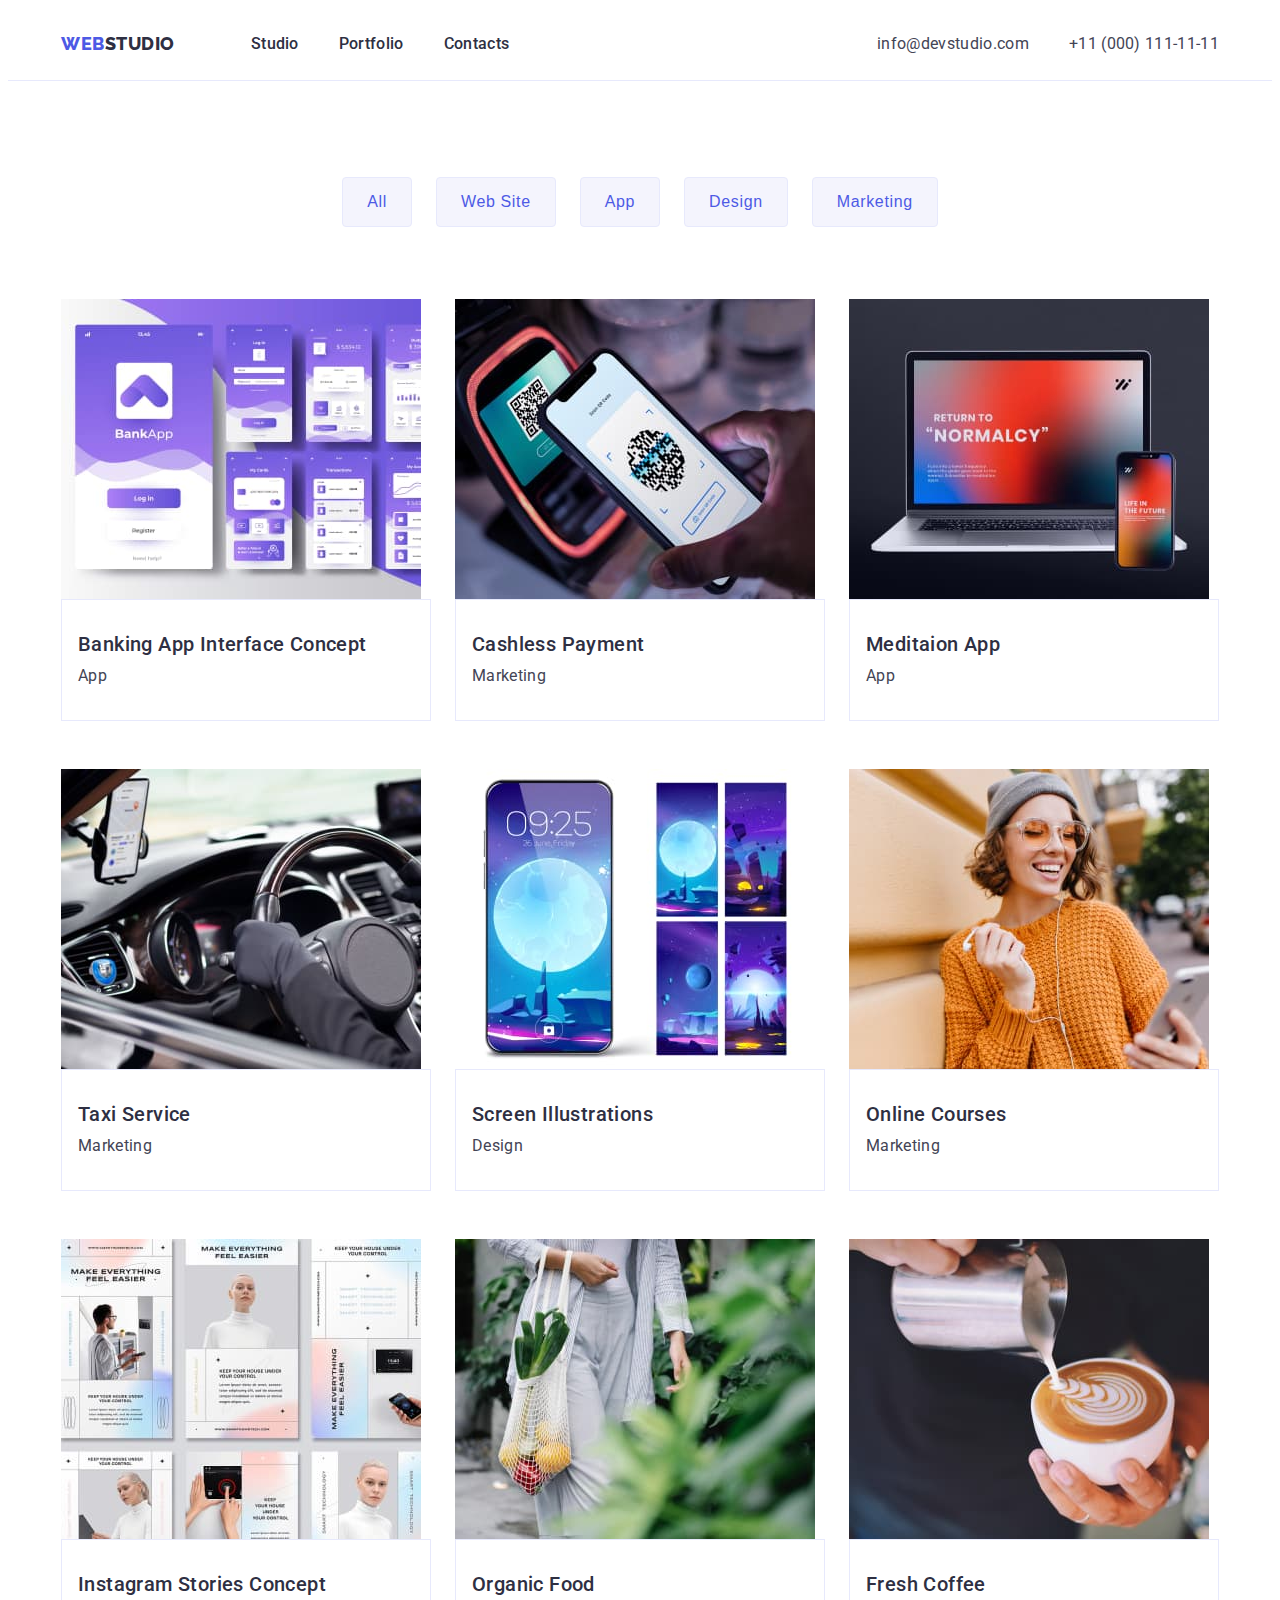
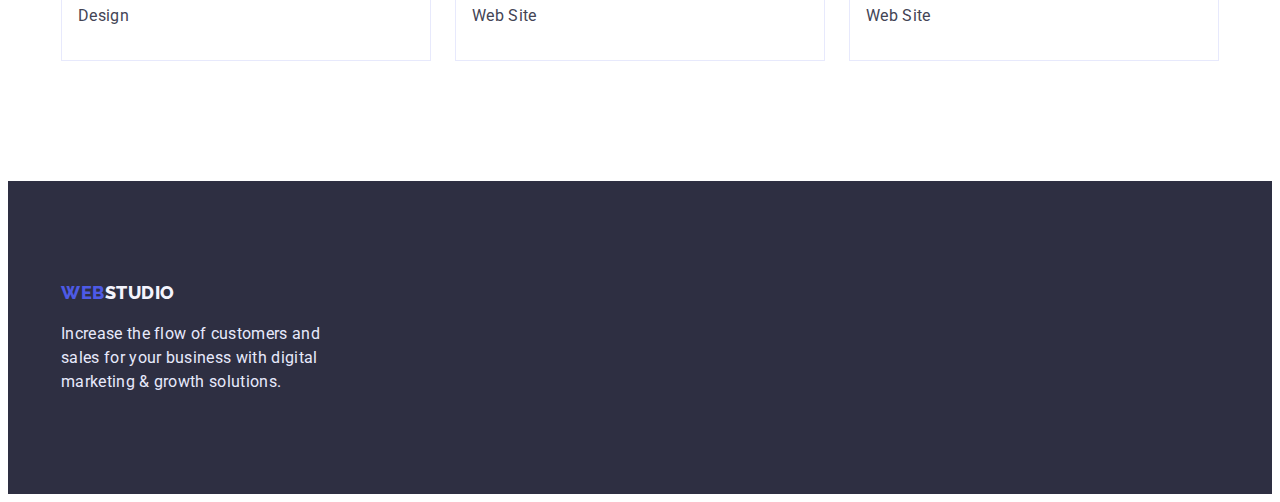
==== portfolio.html @ 854b7bd1 "Initial commit" ====
<!DOCTYPE html>
<html lang="en">
<head>
    <meta charset="UTF-8">
    <meta http-equiv="X-UA-Compatible" content="IE=edge">
    <meta name="viewport" content="width=device-width, initial-scale=1.0">
    <title>Portfolio</title>
    <link rel="preconnect" href="https://fonts.googleapis.com">
    <link rel="preconnect" href="https://fonts.gstatic.com" crossorigin>
    <link href="https://fonts.googleapis.com/css2?family=Raleway:wght@700&family=Roboto:wght@400;500;700;900&display=swap" rel="stylesheet">
    <link rel="stylesheet" href="https://cdnjs.cloudflare.com/ajax/libs/modern-normalize/1.1.0/modern-normalize.min.css"
        integrity="sha512-wpPYUAdjBVSE4KJnH1VR1HeZfpl1ub8YT/NKx4PuQ5NmX2tKuGu6U/JRp5y+Y8XG2tV+wKQpNHVUX03MfMFn9Q=="
        crossorigin="anonymous" referrerpolicy="no-referrer" />
    <link rel="stylesheet" href="./css/styles.css">
</head>
<body>
    <header class="page-header">
        <div class="conteiner">
            <div class="header-conteiner">
                <nav class="header-nav">
                    <a href="./index.html" class="logo-first">WEB<span class="logo-second">STUDIO</span></a>
                    <ul class="navigation">
                        <li><a href="index.html" class="link">Studio</a></li>
                        <li><a href="portfolio.html" class="link">Portfolio</a></li>
                        <li><a href="" class="link">Contacts</a></li>
                    </ul>
                </nav>
                <address>
                    <ul class="page-addres">
                        <li>
                            <a class="mail" href="mailto:info@devstudio.com" class="link"> info@devstudio.com </a>
                        </li>
                        <li>
                            <a class="mail" href="tel:+110001111111" class="link"> +11 (000) 111-11-11 </a>
                        </li>
                    </ul>
                </address>
            </div>
        </div>
    </header>
    <main>
        <section class="section-presentation">
            <div class="conteiner">
                <h1 hidden>portfolio</h1>
                <ul class="button-portfolio">
                    <li><button type="button" class="but">All</button></li>
                    <li><button type="button" class="but">Web Site</button></li>
                    <li><button type="button" class="but">App</button></li>
                    <li><button type="button" class="but">Design</button></li>
                    <li><button type="button" class="but">Marketing</button></li>
                </ul>       
                <ul class="service-conteiner">
                    <li class="name-info">
                        <img class="portfolio-img" src="./images/portfolioimg1-1.jpg" alt="Banking App Interface Concept" width="360" height="300">
                        <div class="border-text">
                            <h3 class="text-name">Banking App Interface Concept</h3>
                            <p class="paragraf-portfolio">App</p>
                        </div>
                    </li>
                    <li class="name-info">
                        <img class="portfolio-img" src="./images/portfolioimg1-2.jpg" alt="Cashless Payment" width="360" height="300">
                        <div class="border-text">
                            <h3 class="text-name">Cashless Payment</h3>
                            <p class="paragraf-portfolio">Marketing</p>
                        </div>
                    </li>
                    <li class="name-info">
                        <img class="portfolio-img" src="./images/portfolioimg1-3.jpg" alt="Meditaion App" width="360" height="300">
                        <div class="border-text">
                            <h3 class="text-name">Meditaion App</h3>
                            <p class="paragraf-portfolio">App</p>
                        </div>
                    </li>
                    <li class="name-info">
                        <img class="portfolio-img" src="./images/portfolioimg2-1.jpg" alt="Taxi Service" width="360" height="300">
                        <div class="border-text">
                            <h3 class="text-name">Taxi Service</h3>
                            <p class="paragraf-portfolio">Marketing</p>
                        </div>
                    </li>
                    <li class="name-info">
                        <img class="portfolio-img" src="./images/portfolioimg2-2.jpg" alt="Screen Illustrations" width="360" height="300">
                        <div class="border-text">
                            <h3 class="text-name">Screen Illustrations</h3>
                            <p class="paragraf-portfolio">Design</p>
                        </div>
                    </li>
                    <li class="name-info">
                        <img class="portfolio-img" src="./images/portfolioimg2-3.jpg" alt="Online Courses" width="360" height="300">
                        <div class="border-text">
                            <h3 class="text-name">Online Courses</h3>
                            <p class="paragraf-portfolio">Marketing</p>
                        </div>
                    </li>
                    <li class="name-info">
                        <img class="portfolio-img" src="./images/portfolioimg3-1.jpg" alt="Instagram Stories Concept" width="360" height="300">
                        <div class="border-text">
                            <h3 class="text-name">Instagram Stories Concept</h3>
                            <p class="paragraf-portfolio">Design</p>
                        </div>
                    </li>
                    <li class="name-info">
                        <img class="portfolio-img" src="./images/portfolioimg3-2.jpg" alt="Organic Food" width="360" height="300">
                        <div class="border-text">
                            <h3 class="text-name">Organic Food</h3>
                            <p class="paragraf-portfolio">Web Site</p>
                        </div>
                    </li>
                    <li class="name-info">
                        <img class="portfolio-img" src="./images/portfolioimg3-3.jpg" alt="Fresh Coffee" width="360" height="300">
                        <div class="border-text">
                            <h3 class="text-name">Fresh Coffee</h3>
                            <p class="paragraf-portfolio">Web Site</p>
                        </div>
                    </li>
                </ul>
            </div>
        </section>
    </main>
    <footer class="footer-fon">
        <div class="conteiner">
            <a href="./index.html" class="logo-first">WEB<span class="logo-second-f">STUDIO</a>
                <p class="footer-p">
                    Increase the flow of customers and sales for your business with digital marketing & growth solutions.
                </p>
        </div>
    </footer>
</body>
</html>
---- css/styles.css ----
:root {
    --color-primary: #434455;
    --color-primary-dark: #2e2f42;
    --clr-primary-inverted: #ffffff;
    --clr-background: #e5e5e5;
    --clr-background-dark: #f4f4fd;
    --color-button-off: #4d5ae5;
    --clr-button-on: #404bbf;
    --color-wiete-foo: #e7e9fc;
    --font-family-big: "Raleway";
  }
  body {
    font-family: "Roboto", sans-serif;
    font-size: 16px;
    line-height: 1.5;
    color: var(--clr-primary-inverted);
  }
  p, h1, h2, h3, h4 {
    
    margin: 0;
  }
  ul {
    margin: 0;
    padding: 0;
    list-style-type: none;
  }
  .conteiner {
    width: 100%;
    max-width: 1158px;
    margin: 0 auto;
    padding: 0 15px;
  }
  .header-conteiner {
    display: flex;
    align-items: center;
  }
  .visually-hidden {
    position: absolute;
    width: 1px;
    height: 1px;
    margin: -1px;
    border: 0;
    padding: 0;
    white-space: nowrap;
    clip-path: inset(100%);
    clip: rect(0 0 0 0);
    overflow: hidden;
  }
  .page-header {
    text-decoration: none;
    border-bottom: 1px solid var(--color-wiete-foo);
  }
  .header-conteiner {
    display: flex;
    align-items: center;
  }
  .header-nav {
    display: flex;
    align-items: center;
    flex-grow: 1;
    gap: 76px;
  }
  .navigation {
    display: flex;
    gap: 40px;
  }
  .page-addres {
    display: flex;
    gap: 40px;
  }
  .section {
    padding: 120px 0;
  }
  .padding-top-non {
    padding-top: 0px;
  }
  .pouring {
    background-color: var(--clr-background-dark);
  }
  .secondary-conteiner {
    display: flex;
    gap: 24px;
  }
  .li-conteiner {
    flex-basis: calc((100% - 3 * 24px) / 4);
  }
  .navigation .link {
    font-weight: 500;
    font-size: 16px;
    line-height: 1.5;
    padding: 24px 0;
    letter-spacing: 0.02em;
    text-decoration: none;
    display: block;
    color: var(--color-primary-dark);
  }
  .navigation .link:hover {
    color: var(--clr-button-on);
  }
  .mail {
    font-size: 16px;
    line-height: 1.5;
    letter-spacing: 0.02em;
    text-decoration: none;
    font-style: normal;
    color: var(--color-primary)
  }
  .mail:hover {
    color: var(--clr-button-on);
  }
  .page-addres {
    font-size: 16px;
    line-height: 1.5;
    letter-spacing: 0.02em;
    text-decoration: none;
    color: var(--color-primary-dark)
  }
  .page-addres .link {
    text-decoration: none;
    padding: 24px 0;
    display: block;
  }
  
  .page-addres .link:hover {
    color: var(--clr-button-on);
  }
  .logo-first {
    font-family: var(--font-family-big), sans-serif;
    font-weight: 800;
    font-size: 18px;
    line-height: 1.33;
    letter-spacing: 0.03em;
    text-decoration: none;
    color: var(--color-button-off);
  }
  .logo-second-f {
    color: var(--clr-background-dark);
  }
  .logo-second {
    color: var(--color-primary-dark);
  }
  .page-logo {
    font-size: 56px;
    line-height: 1.07;
    letter-spacing: 0.02em;
    color: var(--clr-primary-inverted);
    margin: 0 auto 48px;
    max-width: 496px;
    text-align: center;
  }
  .hero-image {
    background:var(--color-primary-dark);
    padding-top: 188px;
    padding-bottom: 188px;
  }
  .hero-conteiner {
    margin: 0 auto;
    text-align: center;
  }
  
  .button-service {
    font-weight: 500;
    letter-spacing: 0.04em;
    font-family: "Roboto";
    font-size: 16px;
    line-height: 1.5;
    color: var(--clr-primary-inverted);
    background-color: var(--color-button-off);
    cursor: pointer;
    padding: 16px 32px;
    border-radius: 4px;
    border: none;
    cursor: pointer;
  }
  .button-service:hover {
    background-color: var(--clr-button-on);
  }
  .text-s-too {
    color: var(--color-primary-dark);
    font-weight: 500;
    font-size: 20px;
    line-height: 1.2;
    letter-spacing: 0.02em;
    margin-bottom: 8px;
  }
  .img-sl {
    
  }
  
  .section-too-p {
    color: var(--color-primary);
    font-size: 16px;
    line-height: 1.5;
    letter-spacing: 0.02em;
    width: 264px;
  }
  .page-waw-doing {
    font-size: 36px;
    text-align: center;
    line-height: 1.11;
    letter-spacing: 0.02em;
    color: var(--color-primary-dark);
    margin-bottom: 72px;
    padding-top: 0;
  }
  .team {
    font-size: 36px;
    line-height: 1.11;
    text-align: center;
    letter-spacing: 0.02em;
    color: var(--color-primary-dark);
    margin-bottom: 72px;
  }
  .team-conteiner {
    display: flex;
    gap: 24px;
  }
  .team-item {
    flex-basis: calc((100% - 72px) / 4);
    background: var(--clr-primary-inverted);
    box-shadow: 0px 1px 6px rgba(46, 47, 66, 0.08), 0px 1px 1px rgba(46, 47, 66, 0.16), 0px 2px 1px rgba(46, 47, 66, 0.08);
    border-radius: 0px 0px 4px 4px;
  }
  .foto-section {
    display: flex;
    gap: 24px;
  }
  
  .foto-tim-main-m {
    background: url(man-with-laptop-presenting-something.jpg);
    mix-blend-mode: normal;
    
    flex: none;
    order: 0;
    flex-grow: 0;
  }
  .employee {
    padding-top: 32px;
    padding-bottom: 32px;
  }
  .piple {
    font-weight: 500;
    font-size: 20px;
    line-height: 1.11;
    letter-spacing: 0.02em;
    color:var(--color-primary-dark) ;
    text-align: center;
    margin-bottom: 8px;
  }
  .paragraf-p {
    font-size: 16px;
    line-height: 1.5;
    letter-spacing: 0.02em;
    color: var(--color-primary);
    text-align: center;
  }
  .footer-fon {
    background: var(--color-primary-dark);
    padding-top: 100px;
    padding-bottom: 100px;
  }
  .footer-p {
    font-size: 16px;
    line-height: 1.5;
    letter-spacing: 0.02em;
    color: var(--color-wiete-foo);
    width: 264px;
    margin-top: 16px;
    margin-bottom: 0;
  }
  /* PAGE 2 */
  .button-portfolio {
    display: flex;
    gap: 24px;
    justify-content: center;
    margin-bottom: 72px;
  }
  .section-button {
    padding-top: 96px;
  }
  .but-all {
    padding: 12px 24px;
    font-weight: 500;
    font-size: 16px;
    line-height: 1.5;
    letter-spacing: 0.04em;
    color: var(--color-button-off);
    background: var(--clr-background-dark);
    border: 1px solid var(--color-wiete-foo);
    border-radius: 4px;
  }
  .but-all:hover {
    box-shadow: 0px 3px 1px rgba(0, 0, 0, 0.1), 0px 2px 1px rgba(0, 0, 0, 0.08),
      0px 2px 2px rgba(0, 0, 0, 0.12);
    border-radius: 4px;
    background: var(--clr-button-on);
    color: var(--clr-primary-inverted);
    font-weight: 500;
    font-size: 16px;
    line-height: 1.5;
    letter-spacing: 0.04em;
    cursor: pointer;
  }
  .but {
    font-size: 16px;
    font-weight: 500;
    line-height: 1.5;
    letter-spacing: 0.04em;
    color: var(--color-button-off);
    background: var(--clr-background-dark);
    border: 1px solid var(--color-wiete-foo);
    border-radius: 4px;
    padding: 12px 24px;
  }
  .but:hover {
    background: var(--clr-button-on);
    color: var(--clr-primary-inverted);
    border: 1px solid var(--color-wiete-foo);
    border-radius: 4px;
    cursor: pointer;
    font-size: 16px;
    line-height: 1.5;
    letter-spacing: 0.04em;
  }
  .but-app {
    background: var(--clr-background-dark);
    font-weight: 500;
    font-size: 16px;
    line-height: 1.5;
    letter-spacing: 0.04em;
    color: var(--color-button-off);
    border: 1px solid var(--color-wiete-foo);
    border-radius: 4px;
    flex: none;
    order: 2;
    flex-grow: 0;
  }
  .but-app:hover {
    border: 1px solid var(--color-wiete-foo);
    border-radius: 4px;
    background: var(--clr-button-on);
    color: var(--clr-primary-inverted);
    flex: none;
    order: 2;
    cursor: pointer;
    font-weight: 500;
    font-size: 16px;
    line-height: 1.5;
    letter-spacing: 0.04em;
  }
  .but-desing {
    letter-spacing: 0.04em;
    color: var(--color-button-off);
    background: var(--clr-background-dark);
    font-weight: 500;
    font-size: 16px;
    line-height: 1.5;
    letter-spacing: 0.04em;
    border: 1px solid var(--color-wiete-foo);
    border-radius: 4px;
    flex: none;
    order: 3;
  }
  .but-desing:hover {
    border: 1px solid var(--color-wiete-foo);
    border-radius: 4px;
  
    background: var(--clr-button-on);
    color: var(--clr-primary-inverted);
    cursor: pointer;
    font-weight: 500;
    font-size: 16px;
    line-height: 1.5;
    letter-spacing: 0.04em;
  }
  .but-marketing {
    background: var(--clr-background-dark);
    border: 1px solid var(--color-wiete-foo);
    border-radius: 4px;
    color: var(--color-button-off);
    font-weight: 500;
    font-size: 16px;
    line-height: 1.5;
    letter-spacing: 0.04em;
    order: 4;
  }
  .but-marketing:hover {
    border: 1px solid var(--color-wiete-foo);
    border-radius: 4px;
    background: var(--clr-button-on);
    color: var(--clr-primary-inverted);
    cursor: pointer;
    font-weight: 500;
    font-size: 16px;
    line-height: 1.5;
    letter-spacing: 0.04em;
  }
  .name-info {
    flex-basis: calc((100% - 48px) / 3);
    display: list-item;
    
  }
  .service-conteiner {
    display: flex;
    flex-wrap: wrap;
    gap: 48px 24px;
  }
  .section-presentation {
    padding-bottom: 120px;
    padding-top: 96px;
  }
  .text-name {
    font-weight: 500;
    font-size: 20px;
    line-height: 1.2;
    letter-spacing: 0.02em;
    color: var(--color-primary-dark);
    margin-bottom: 8px;
  }
  .border-text {
    border: 1px solid var(--color-wiete-foo);
    padding-left: 16px;
    padding-top: 32px;
    padding-bottom: 32px;
    gap: 8px;
  }
  .paragraf-portfolio {
    font-size: 16px;
    line-height: 1.5;
    letter-spacing: 0.02em;
    color: var(--color-primary);
  }  
  .portfolio-img { 
    display: block;
    max-width: 100%;
    height: auto;
    mix-blend-mode: normal;
  }
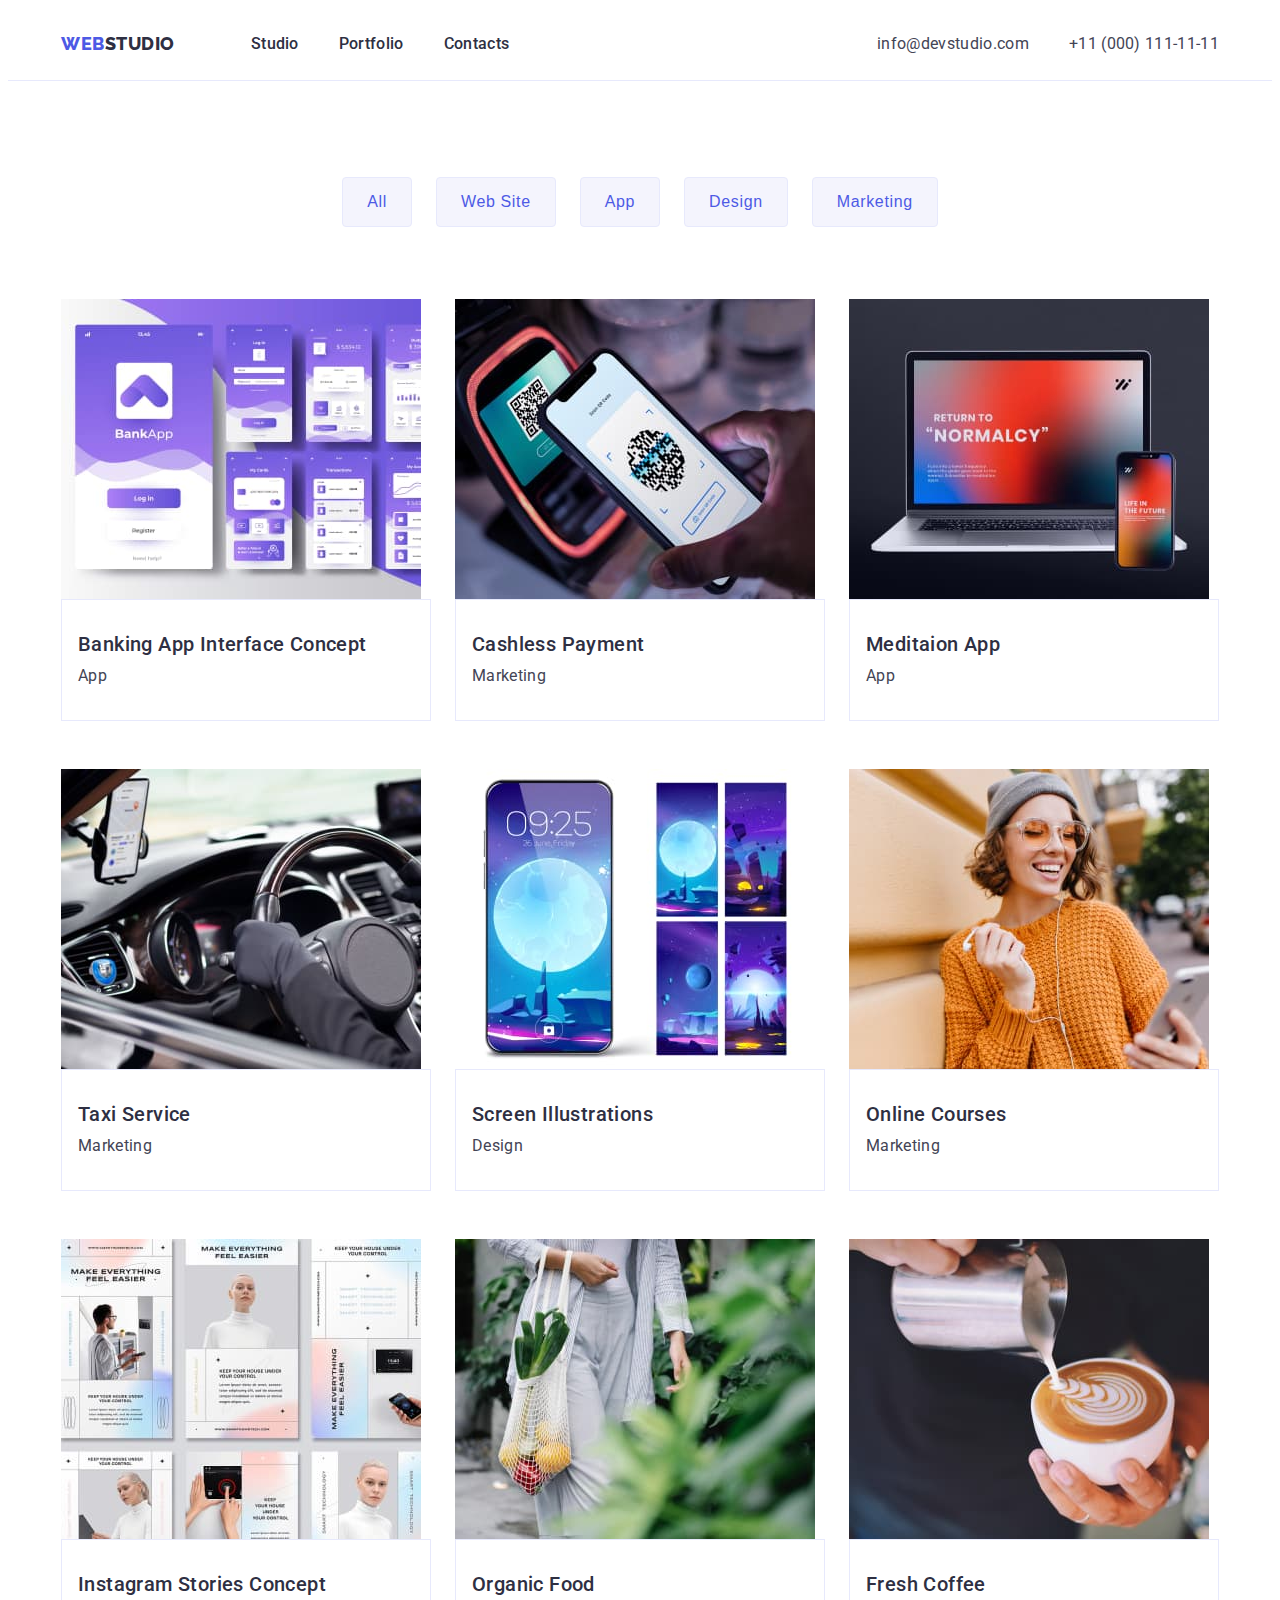
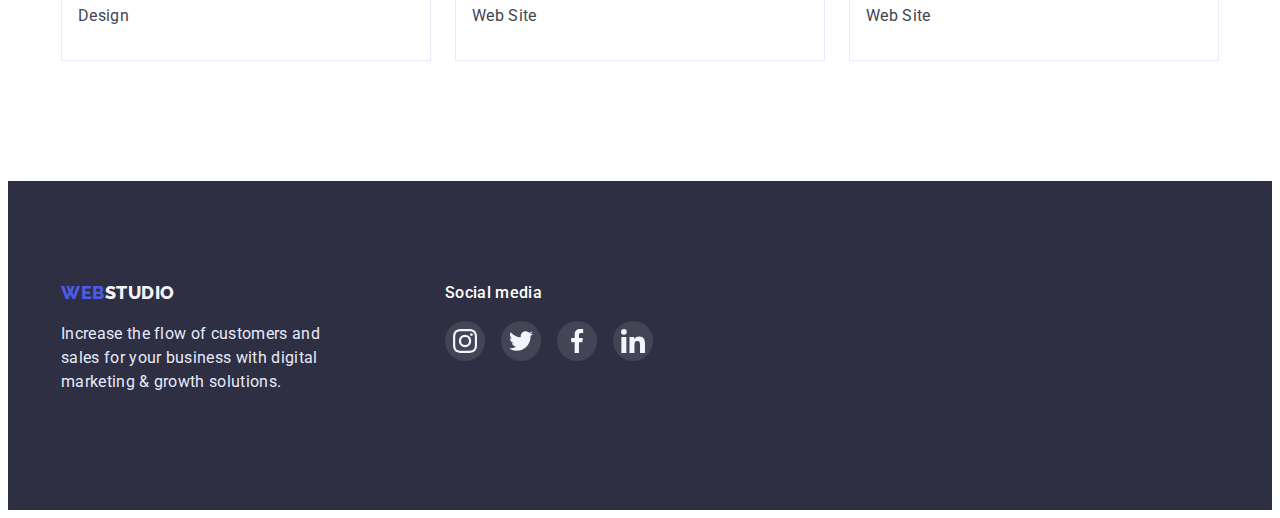
==== commit 1a1d63bb: "updane styles css" ====
--- a/portfolio.html
+++ b/portfolio.html
@@ -119,10 +119,39 @@
     </main>
     <footer class="footer-fon">
         <div class="conteiner">
-            <a href="./index.html" class="logo-first">WEB<span class="logo-second-f">STUDIO</a>
-                <p class="footer-p">
-                    Increase the flow of customers and sales for your business with digital marketing & growth solutions.
-                </p>
+            <div class="footer-conteiner">
+                <div class="footer-mar">
+                    <a href="./index.html" class="logo-first">WEB<span class="logo-second-f">STUDIO</a>
+                    <p class="footer-p">Increase the flow of customers and sales for your business with digital marketing & growth solutions.</p> 
+                </div>
+                <div>
+                    <h2 class="footer-social-media">Social media</h2>
+
+                    <ul class="footer-lisst">
+                        <li class="footer-item"><a class="footer-socials-link" href="#">
+                                <svg class="footer-socials-icon">
+                                    <use href="/images/icons.svg#icon-instagram"></use>
+
+                                </svg>
+                            </a></li>
+                        <li class="footer-item"><a class="footer-socials-link" href="#"><svg
+                                    class="footer-socials-icon">
+                                    <use href="./images/icons.svg#icon-twitter"></use>
+
+                                </svg></a></li>
+                        <li class="footer-item"><a class="footer-socials-link" href="#"><svg
+                                    class="footer-socials-icon">
+                                    <use href="./images/icons.svg#icon-facebook"></use>
+
+                                </svg></a></li>
+                        <li class="footer-item"><a class="footer-socials-link" href="#"><svg
+                                    class="footer-socials-icon">
+                                    <use href="./images/icons.svg#icon-linkedin"></use>
+
+                                </svg></a></li>
+                    </ul>
+                </div>
+            </div>
         </div>
     </footer>
 </body>
--- a/css/styles.css
+++ b/css/styles.css
@@ -9,6 +9,7 @@
     --clr-button-on: #404bbf;
     --color-wiete-foo: #e7e9fc;
     --font-family-big: "Raleway";
+    --border-logo-client: #8E8F99
   }
   body {
     font-family: "Roboto", sans-serif;
@@ -150,9 +151,15 @@
     text-align: center;
   }
   .hero-image {
-    background:var(--color-primary-dark);
+    background-image: linear-gradient(rgba(46, 47, 66, 0.7),
+      rgba(46, 47, 66, 0.7)), url("../images/people-office.jpg");
+    background-repeat: no-repeat;
+    background-position: center;
     padding-top: 188px;
     padding-bottom: 188px;
+    max-width: 1440px;
+    margin: 0 auto;
+
   }
   .hero-conteiner {
     margin: 0 auto;
@@ -187,7 +194,9 @@
   .img-sl {
     
   }
-  
+  .li-sekondery-conteiner {
+    flex-basis: calc();
+  }
   .section-too-p {
     color: var(--color-primary);
     font-size: 16px;
@@ -255,11 +264,49 @@
     color: var(--color-primary);
     text-align: center;
   }
+
+  .socials-lisst {
+    display: flex;
+    gap: 24px;
+    justify-content: center;
+  }
+  .socials-item {
+    width: 40px;
+    height: 40px;
+  }
+  .socials-link {
+    width: 100%;
+    height: 100%;
+    background-color: var(--color-button-off);
+    display: flex;
+    align-items: center;
+    justify-content: center;
+    fill: var(--clr-background-dark);
+    border-radius: 50%;
+  }
+  .socials-link:hover {
+    background-color: var(--clr-button-on);
+  }
+  .socials-link:focus {
+    background-color: var(--clr-button-on);
+  }
+  .socials-icon {
+    width: 16px;
+    height: 16px;
+  }
+
   .footer-fon {
     background: var(--color-primary-dark);
     padding-top: 100px;
     padding-bottom: 100px;
   }
+  .footer-conteiner {
+    display: flex;
+    gap: 120px;
+  }
+  .footer-mar {
+    margin-bottom: 16px;
+  }
   .footer-p {
     font-size: 16px;
     line-height: 1.5;
@@ -268,6 +315,42 @@
     width: 264px;
     margin-top: 16px;
     margin-bottom: 0;
+  }
+  .footer-social-media {
+    font-family: "Roboto";
+    font-style: normal;
+    font-weight: 500;
+    font-size: 16px;
+    line-height: 24px;
+    color: var(--clr-primary-inverted);
+    letter-spacing: 0.02em;
+    padding-bottom: 16px;
+  }
+  
+  .footer-lisst {
+    display: flex;
+    gap: 16px;
+  }
+  .footer-item {
+    width: 40px;
+    height: 40px;
+  }
+  .footer-socials-link {
+    width: 100%;
+    height: 100%;
+    background: rgba(255, 255, 255, 0.1);
+    display: flex;
+    align-items: center;
+    justify-content: center;
+    fill: var(--clr-background-dark);
+    border-radius: 50%;
+  }
+  .footer-socials-link:hover {
+    background: #31d0aa;
+  }
+  .footer-socials-icon {
+    width: 24px;
+    height: 24px;
   }
   /* PAGE 2 */
   .button-portfolio {
@@ -436,4 +519,102 @@
     max-width: 100%;
     height: auto;
     mix-blend-mode: normal;
+  }
+  .advantages-list {
+    width: 264px;
+    height: 112px;
+    background: var(--clr-background-dark);
+    border-radius: 4px;
+    margin-bottom: 8px;
+    fill: var(--color-primary-dark);
+    display: flex;
+    align-items: center;
+    justify-content: center;
+  }
+  
+  .advantages-icon {
+    width: 64px;
+    height: 64px;
+  }
+  .advantages {
+    width: 264px;
+    height: 112px;
+    background: var(--clr-background-dark);
+    border-radius: 4px;
+    padding-bottom: 8px;
+  }
+  .advantages-link {
+    width: 100%;
+    height: 100%;
+    fill: var(--color-primary-dark);
+    display: flex;
+    align-items: center;
+    justify-content: center;
+  }
+  .advantages-icon-antena {
+    width: 59.72px;
+    height: 64px;
+  }
+  .advantages-icon-clock {
+    width: 61.22px;
+    height: 64px;
+  }
+  .advantages-icon-diagram {
+    width: 64px;
+    height: 49.09px;
+  }
+  .advantages-icon-astronaut {
+    width: 50.13px;
+    height: 55.46px;
+  }
+
+  .customers-box {
+    padding-top: 120px;
+    padding-bottom: 120px;
+  }
+  .customers {
+    text-align: center;
+  
+    letter-spacing: 0.02em;
+    font-size: 36px;
+    line-height: 1.1;
+  
+    margin-bottom: 72px;
+    color: var(--color-primary-dark);
+  }
+  .customers-list {
+    display: flex;
+    gap: 24px;
+    justify-content: center;
+  }
+  .customers-item {
+    width: 168px;
+    height: 88px;
+    border: 1px var(--border-logo-client);
+    border-radius: 4px;
+  }
+  .customers-link {
+    width: 100%;
+    height: 100%;
+    display: flex;
+    align-items: center;
+    justify-content: center;
+    fill: var(--color-customers);
+    border: 1px solid var(--color-customers);
+    border-radius: 4px;
+  }
+  .customers-link:hover {
+    fill: var(--clr-button-on);
+    border: 1px solid var(--clr-button-on);
+    border-radius: 4px;
+  }
+  .customers-link:focus {
+    fill: var(--clr-button-on);
+    border: 1px solid var(--clr-button-on);
+    border-radius: 4px;
+  }
+  
+  .customers-icon {
+    width: 104px;
+    height: 56px;
   }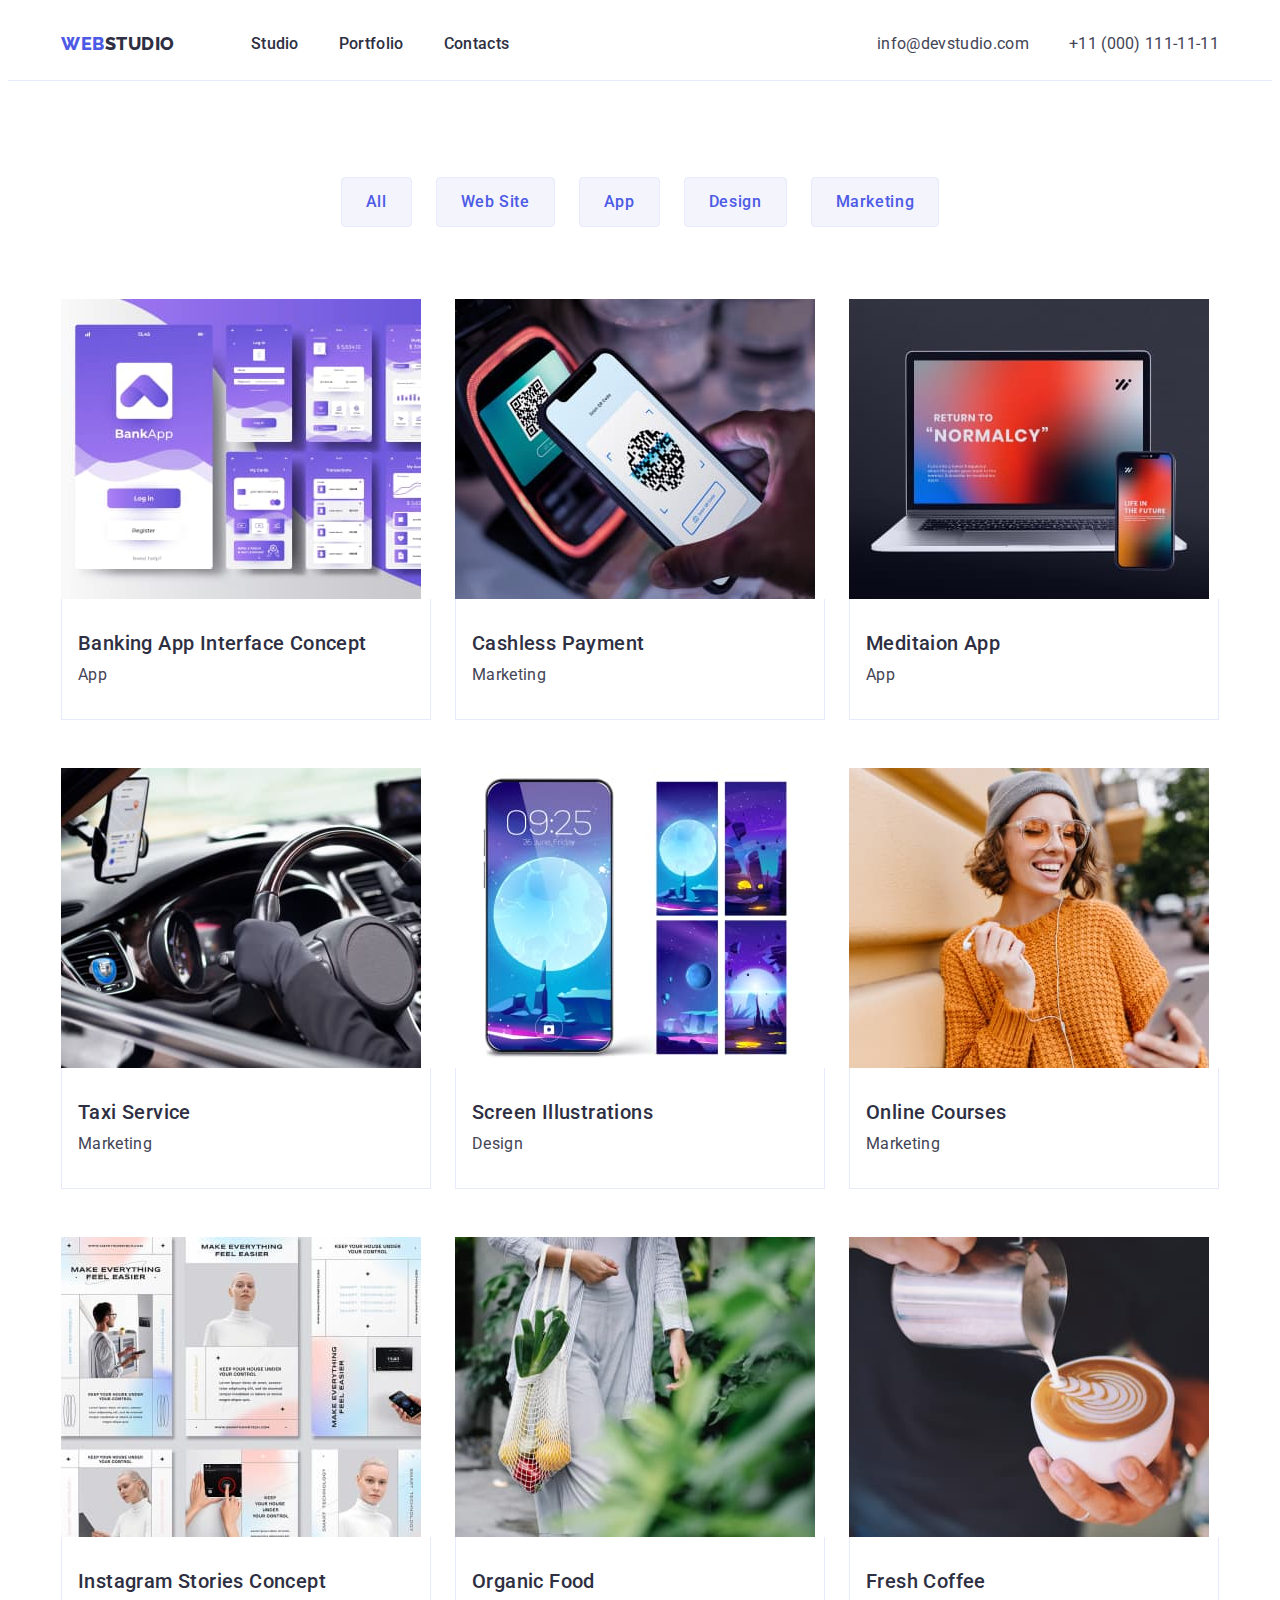
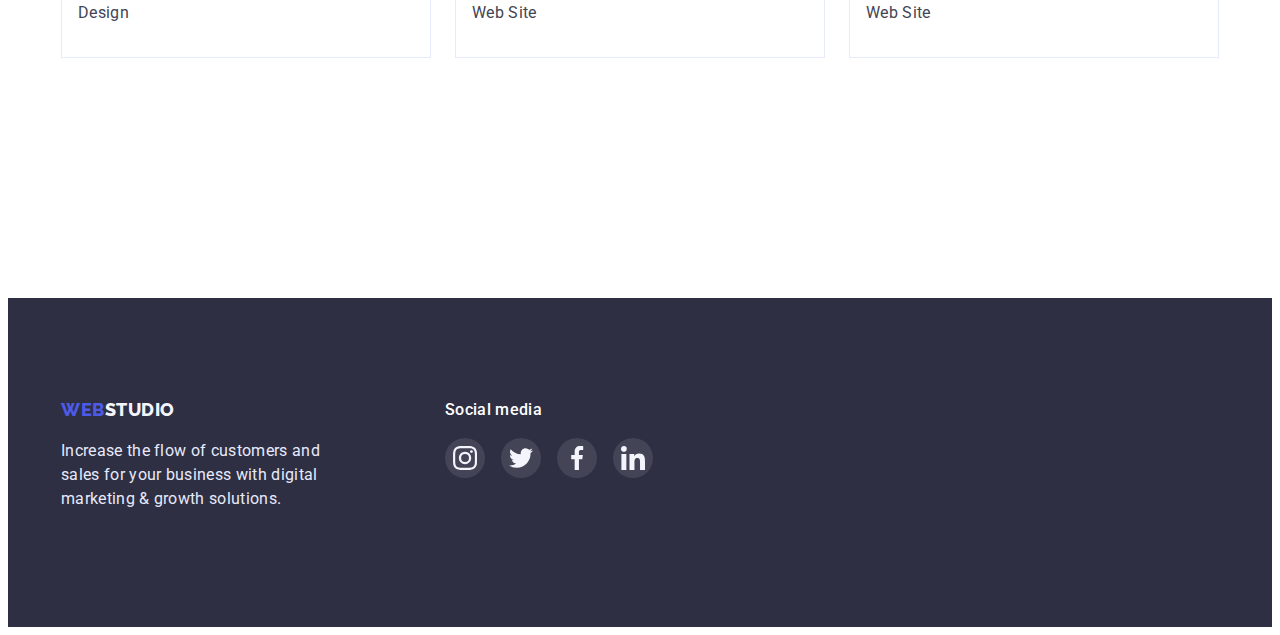
==== commit 0c455f8f: "update icons svg" ====
--- a/portfolio.html
+++ b/portfolio.html
@@ -51,67 +51,67 @@
                 </ul>       
                 <ul class="service-conteiner">
                     <li class="name-info">
-                        <img class="portfolio-img" src="./images/portfolioimg1-1.jpg" alt="Banking App Interface Concept" width="360" height="300">
+                        <a class="portfolio-link" href="#"><img class="portfolio-img" src="./images/portfolioimg1-1.jpg" alt="Banking App Interface Concept" width="360" height="300">
                         <div class="border-text">
                             <h3 class="text-name">Banking App Interface Concept</h3>
                             <p class="paragraf-portfolio">App</p>
-                        </div>
+                        </div></a>
                     </li>
                     <li class="name-info">
-                        <img class="portfolio-img" src="./images/portfolioimg1-2.jpg" alt="Cashless Payment" width="360" height="300">
+                        <a class="portfolio-link" href="#"><img class="portfolio-img" src="./images/portfolioimg1-2.jpg" alt="Cashless Payment" width="360" height="300">
                         <div class="border-text">
                             <h3 class="text-name">Cashless Payment</h3>
                             <p class="paragraf-portfolio">Marketing</p>
-                        </div>
+                        </div></a>
                     </li>
                     <li class="name-info">
-                        <img class="portfolio-img" src="./images/portfolioimg1-3.jpg" alt="Meditaion App" width="360" height="300">
+                        <a class="portfolio-link" href="#"><img class="portfolio-img" src="./images/portfolioimg1-3.jpg" alt="Meditaion App" width="360" height="300">
                         <div class="border-text">
                             <h3 class="text-name">Meditaion App</h3>
                             <p class="paragraf-portfolio">App</p>
-                        </div>
+                        </div></a>
                     </li>
                     <li class="name-info">
-                        <img class="portfolio-img" src="./images/portfolioimg2-1.jpg" alt="Taxi Service" width="360" height="300">
+                        <a class="portfolio-link" href="#"><img class="portfolio-img" src="./images/portfolioimg2-1.jpg" alt="Taxi Service" width="360" height="300">
                         <div class="border-text">
                             <h3 class="text-name">Taxi Service</h3>
                             <p class="paragraf-portfolio">Marketing</p>
-                        </div>
+                        </div></a>
                     </li>
                     <li class="name-info">
-                        <img class="portfolio-img" src="./images/portfolioimg2-2.jpg" alt="Screen Illustrations" width="360" height="300">
+                        <a class="portfolio-link" href="#"><img class="portfolio-img" src="./images/portfolioimg2-2.jpg" alt="Screen Illustrations" width="360" height="300">
                         <div class="border-text">
                             <h3 class="text-name">Screen Illustrations</h3>
                             <p class="paragraf-portfolio">Design</p>
-                        </div>
+                        </div></a>
                     </li>
                     <li class="name-info">
-                        <img class="portfolio-img" src="./images/portfolioimg2-3.jpg" alt="Online Courses" width="360" height="300">
+                        <a class="portfolio-link" href="#"><img class="portfolio-img" src="./images/portfolioimg2-3.jpg" alt="Online Courses" width="360" height="300">
                         <div class="border-text">
                             <h3 class="text-name">Online Courses</h3>
                             <p class="paragraf-portfolio">Marketing</p>
-                        </div>
+                        </div></a>
                     </li>
                     <li class="name-info">
-                        <img class="portfolio-img" src="./images/portfolioimg3-1.jpg" alt="Instagram Stories Concept" width="360" height="300">
+                        <a class="portfolio-link" href="#"><img class="portfolio-img" src="./images/portfolioimg3-1.jpg" alt="Instagram Stories Concept" width="360" height="300">
                         <div class="border-text">
                             <h3 class="text-name">Instagram Stories Concept</h3>
                             <p class="paragraf-portfolio">Design</p>
-                        </div>
+                        </div></a>
                     </li>
                     <li class="name-info">
-                        <img class="portfolio-img" src="./images/portfolioimg3-2.jpg" alt="Organic Food" width="360" height="300">
+                        <a class="portfolio-link" href="#"><img class="portfolio-img" src="./images/portfolioimg3-2.jpg" alt="Organic Food" width="360" height="300">
                         <div class="border-text">
                             <h3 class="text-name">Organic Food</h3>
                             <p class="paragraf-portfolio">Web Site</p>
-                        </div>
+                        </div></a>
                     </li>
                     <li class="name-info">
-                        <img class="portfolio-img" src="./images/portfolioimg3-3.jpg" alt="Fresh Coffee" width="360" height="300">
+                        <a class="portfolio-link" href="#"><img class="portfolio-img" src="./images/portfolioimg3-3.jpg" alt="Fresh Coffee" width="360" height="300">
                         <div class="border-text">
                             <h3 class="text-name">Fresh Coffee</h3>
                             <p class="paragraf-portfolio">Web Site</p>
-                        </div>
+                        </div></a>
                     </li>
                 </ul>
             </div>
--- a/css/styles.css
+++ b/css/styles.css
@@ -9,6 +9,7 @@
     --clr-button-on: #404bbf;
     --color-wiete-foo: #e7e9fc;
     --font-family-big: "Raleway";
+    --color-customers: #8e8f99;
     --border-logo-client: #8E8F99
   }
   body {
@@ -51,6 +52,7 @@
   .page-header {
     text-decoration: none;
     border-bottom: 1px solid var(--color-wiete-foo);
+    
   }
   .header-conteiner {
     display: flex;
@@ -69,10 +71,14 @@
   .page-addres {
     display: flex;
     gap: 40px;
+    font-style: normal;
   }
   .section {
     padding: 120px 0;
   }
+  .non-padding {
+    padding-top: 0px;
+  }
   .padding-top-non {
     padding-top: 0px;
   }
@@ -98,6 +104,7 @@
   }
   .navigation .link:hover {
     color: var(--clr-button-on);
+    letter-spacing: 0.02em;
   }
   .mail {
     font-size: 16px;
@@ -137,6 +144,8 @@
   }
   .logo-second-f {
     color: var(--clr-background-dark);
+    font-family: var(--font-family-big);
+    letter-spacing: 0.03em;
   }
   .logo-second {
     color: var(--color-primary-dark);
@@ -213,6 +222,9 @@
     margin-bottom: 72px;
     padding-top: 0;
   }
+  .section-background {
+    background: var(--clr-background-dark);
+  }
   .team {
     font-size: 36px;
     line-height: 1.11;
@@ -263,6 +275,7 @@
     letter-spacing: 0.02em;
     color: var(--color-primary);
     text-align: center;
+    margin-bottom: 8px;
   }
 
   .socials-lisst {
@@ -395,6 +408,7 @@
     border: 1px solid var(--color-wiete-foo);
     border-radius: 4px;
     padding: 12px 24px;
+    font-family: "Roboto";
   }
   .but:hover {
     background: var(--clr-button-on);
@@ -405,6 +419,20 @@
     font-size: 16px;
     line-height: 1.5;
     letter-spacing: 0.04em;
+    box-shadow: 0px 3px 2px rgba(0, 0, 0, 0.1);
+    font-family: "Roboto";
+  }
+  .but:focus {
+    background: var(--clr-button-on);
+    color: var(--clr-primary-inverted);
+    border: 1px solid var(--color-wiete-foo);
+    border-radius: 4px;
+    cursor: pointer;
+    font-size: 16px;
+    line-height: 1.5;
+    letter-spacing: 0.04em;
+    box-shadow: 0px 3px 2px rgba(0, 0, 0, 0.1);
+    font-family: "Roboto";
   }
   .but-app {
     background: var(--clr-background-dark);
@@ -481,13 +509,12 @@
   }
   .name-info {
     flex-basis: calc((100% - 48px) / 3);
-    display: list-item;
-    
   }
   .service-conteiner {
     display: flex;
     flex-wrap: wrap;
     gap: 48px 24px;
+    padding-bottom: 120px;
   }
   .section-presentation {
     padding-bottom: 120px;
@@ -503,6 +530,7 @@
   }
   .border-text {
     border: 1px solid var(--color-wiete-foo);
+    border-top: none;
     padding-left: 16px;
     padding-top: 32px;
     padding-bottom: 32px;
@@ -515,10 +543,27 @@
     color: var(--color-primary);
   }  
   .portfolio-img { 
+    display: flex;
+    flex-direction: column;
+    text-decoration: none;
+  }
+  .portfolio-img:hover {
+    box-shadow: 0px 1px 6px rgba(46, 47, 66, 0.08),
+      0px 1px 1px rgba(46, 47, 66, 0.16), 0px 2px 1px rgba(46, 47, 66, 0.08);
+  }
+  .portfolio-link {
+    display: flex;
+    flex-direction: column;
+    text-decoration: none;
+  }
+  .portfolio-link:hover {
+    box-shadow: 0px 1px 6px rgba(46, 47, 66, 0.08),
+      0px 1px 1px rgba(46, 47, 66, 0.16), 0px 2px 1px rgba(46, 47, 66, 0.08);
+  }
+  .foto-portfolio {
     display: block;
     max-width: 100%;
     height: auto;
-    mix-blend-mode: normal;
   }
   .advantages-list {
     width: 264px;
@@ -590,7 +635,6 @@
   .customers-item {
     width: 168px;
     height: 88px;
-    border: 1px var(--border-logo-client);
     border-radius: 4px;
   }
   .customers-link {
@@ -603,18 +647,23 @@
     border: 1px solid var(--color-customers);
     border-radius: 4px;
   }
-  .customers-link:hover {
+  .customer1s-link:hover,
+  .customer1s-link:focus {
+    border: 1px solid var(--clr-button-on);
+    border-radius: 4px;
+  }
+  .customers-link:hover .customers-icon,
+  .customers-link:focus .customers-icon {
     fill: var(--clr-button-on);
-    border: 1px solid var(--clr-button-on);
-    border-radius: 4px;
-  }
-  .customers-link:focus {
-    fill: var(--clr-button-on);
-    border: 1px solid var(--clr-button-on);
-    border-radius: 4px;
-  }
-  
+    
+  }
+  .customers1-link:hover,
+  .customers1-link:focus {
+    border-color: 1px solid var(--clr-button-on);
+    border-radius: 4px;
+  }
   .customers-icon {
     width: 104px;
     height: 56px;
-  }+  }
+  
